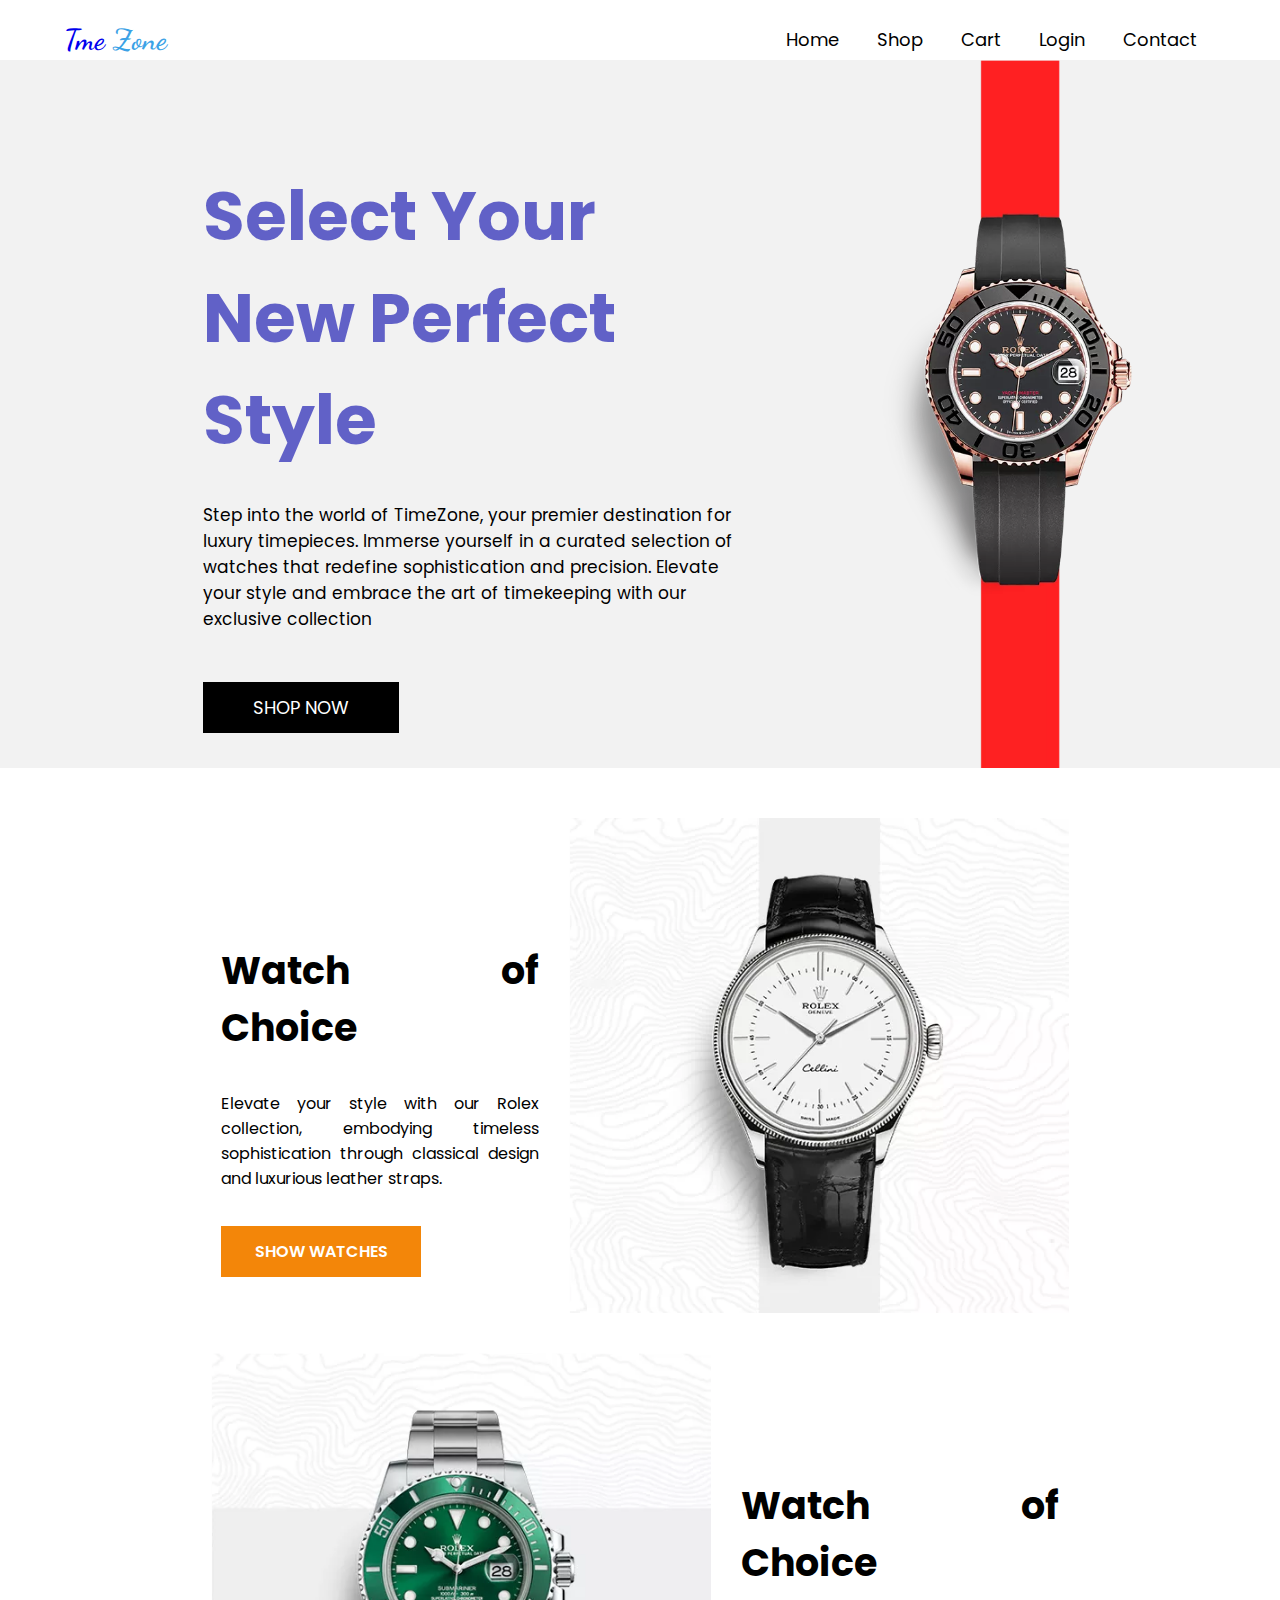
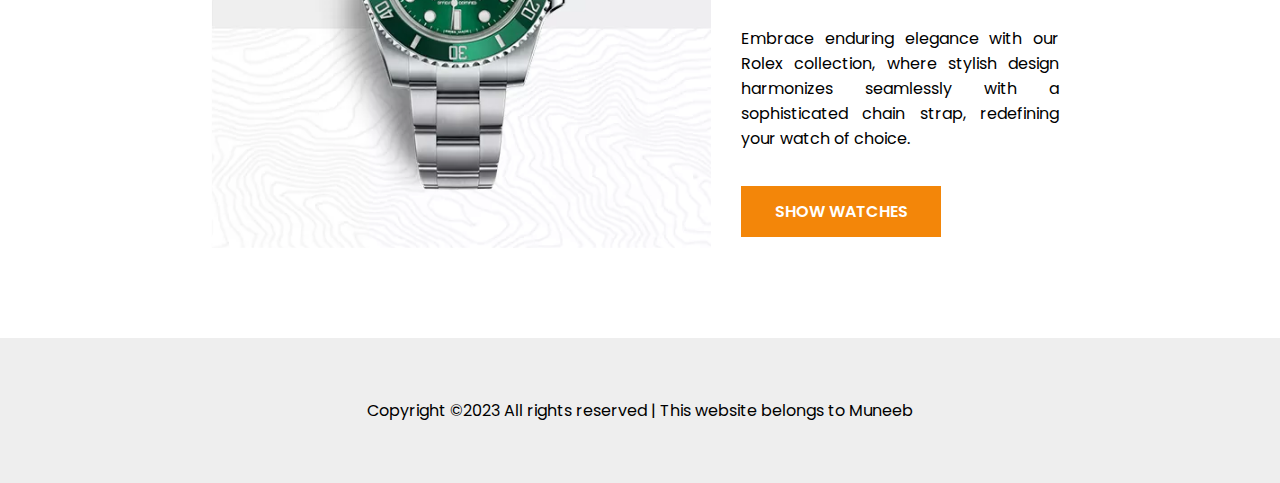
==== TimeZone (Website)/index.html @ ef696b49 "Add files via upload" ====
<!DOCTYPE html>
<html lang="en">
<head>
    <meta charset="UTF-8">
    <meta http-equiv="X-UA-Compatible" content="IE=edge">
    <meta name="viewport" content="width=device-width, initial-scale=1.0">

    <!--- title -->
    <title>Document</title>

    <!--- customer css file link -->
    <link rel="stylesheet" href="assets/css/style.css">

     <!--- font awesome cdn link -->
     <link rel="stylesheet" href="https://cdnjs.cloudflare.com/ajax/libs/font-awesome/4.7.0/css/font-awesome.min.css">

     <link rel="preconnect" href="https://fonts.googleapis.com">
    <link rel="preconnect" href="https://fonts.gstatic.com" crossorigin>
    <link href="https://fonts.googleapis.com/css2?family=Poppins:ital,wght@0,200;0,300;0,400;0,500;1,100;1,500;1,600;1,700;1,800;1,900&display=swap" rel="stylesheet">


</head>
<body>
        <div id="navbar">
            <div class="top-nav">
                <div class="top-header">
                    <a href="#">Tme <span>Zone</span></a>
                </div>
                <div class="navmenu">
                    <div class="top-navbar">
                        <ul>
                            <li><a href="index.html">Home</a></li>
                            <li><a href="shop.html">Shop</a></li>
                            <li><a href="cart.html">Cart</a></li>
                            <li><a href="login.html">Login</a></li>
                            <li><a href="contact.html">Contact</a></li>
                        </ul>
                    </div>
                </div>

                <i class="fa fa-bars" id="menuBar"></i>
            </div>
        </div>

        <div class="main-menu">
            <div class="menu-row">
                <div class="menu-col">
                    <h2>Select Your New Perfect Style</h2>
                    <p>
                        Step into the world of TimeZone, your premier destination for luxury timepieces. Immerse yourself in a curated selection of watches that redefine sophistication and precision. Elevate your style and embrace the art of timekeeping with our exclusive collection
                    </p>

                    <a href="shop.html"><button class="shop-btn">SHOP NOW</button></a>
                </div> 
                <img src="assets/image/watch.png" alt="">             
            </div>
        </div>
        

        <section class="choice">
            <div class="choice-row">
                <div class="choice-col">
                    <div class="choice-content">
                        <h1>Watch of Choice</h1>
                        <p>Elevate your style with our Rolex collection, embodying timeless sophistication through classical design and luxurious leather straps.</p>
                        <a href="shop.html"><button class="choice-btn">Show Watches</button></a>
                    </div>
                    <img src="assets/image/choce_watch1.png" alt="">
                </div>

                <div class="choice-col">
                    <img src="assets/image/choce_watch2.png" alt="">
                    <div class="choice-content">
                        <h1>Watch of Choice</h1>
                        <p>Embrace enduring elegance with our Rolex collection, where stylish design harmonizes seamlessly with a sophisticated chain strap, redefining your watch of choice.</p>
                        <a href="shop.html"><button class="choice-btn">Show Watches</button></a>
                    </div>
                </div>
            </div>
        </section>

        <section class="footer">
            <span>Copyright ©2023 All rights reserved | This website belongs to Muneeb</span>
        </section>

    
        <!---- customer js file -->
        <script src="assets/js/script.js"></script>
</body>
</html>
---- TimeZone (Website)/assets/css/style.css ----
/*--- dancing script font ---*/
@import url('https://fonts.googleapis.com/css2?family=Dancing+Script:wght@400;500;600;700&display=swap');

*{
    margin: 0;
    padding: 0;
    text-decoration: none;
    list-style: none;
    box-sizing: border-box;
    font-family: 'Poppins', sans-serif;
}

.header{
    width: 100%;
    height: 40px;
    background-color: #3ba2e6;
}

.header .contact{
    width: 90%;
    margin: 0 auto;
    padding-top: 5px;
    display: flex;
    align-items: center;
    text-align: center;
    justify-content: space-between;
}

.header .contact .normal{
    display: flex;
    align-items: center;
    text-align: justify;
}

.header .contact .normal span{
    padding-left: 12px;
    font-size: 18px;
    color: #ffffff;
}

.header .contact .normal span i{
    padding-right: 5px;
}

.header .contact .social-contact{
    display: flex;
    text-align: center;
    align-items: right;
}

.header .contact .social-contact a i{
    margin: 0 5px;
    padding: 6px 8px;
    border: 1px solid #ffffff;
    background-color: #ffffff;
    border-radius: 50px;
    color: #f38609;
    transition: .42s;
}

.header .contact .social-contact a i:hover{
    background-color: #f38609;
    color: #ffffff;
}

#navbar{
    width: 100%;
    height: 60px;
    background-color: #ffffff;
    overflow: hidden;
    z-index: 1000;
    box-shadow: 0 0 8px #ccc;
}

.top-nav{
    display: flex;
    text-align: center;
    align-items: center;
    justify-content: space-between;
    width: 90%;
    margin: 0 auto;
    padding-top: 22px;
    overflow: hidden;
    z-index: 1000;
    background-color: #ffffff;
}

.top-nav .navmenu{
    display: flex;
    align-items: center;
    text-align: center;
    justify-content: space-between;
}

.top-nav .top-navbar ul{
    display: flex;
    align-items: center;
    text-align: center;
    justify-content: space-around;
}

.top-nav .top-header a,
.top-nav .top-header a span{
    font-family: 'Dancing Script', cursive;
    font-size: 29px;
    font-weight: 600;
}

.top-nav .top-header a span{
    color: #3ba2e6;
}

.top-nav .top-navbar ul li a{
    font-size: 18px;
    color: #000;
    margin-left: 8px;
    margin-right: 8px;
    padding-right: 11px;
    padding-left: 11px;
}

.top-nav .top-navbar ul li a:hover{
    color: #3ba2e6;
}

.top-nav .top-icons{
    display: flex;
    align-items: center;
    text-align: center;
}

.top-nav .top-icons i{
    font-size: 18px;
    padding-right: 19px;
    cursor: pointer;
    transition: .42s;
}

.top-nav .top-icons i:hover{
    color: #3ba2e6;
    transform: scale(1.1);
}

.top-nav #menuBar{
    font-size: 30px;
    cursor: pointer;
    display: none;
}

/*---- main-menu---------*/
.main-menu{
    width: 100%;
    height: auto;
    background-color:#f2f2f2
}

.main-menu .menu-row{
    width: 90%;
    margin: 0 auto;
    display: grid;
    grid-template-columns: repeat(2, 1fr);
    grid-gap: 40px;
}

.main-menu .menu-row .menu-col{
    position: relative;
    top: 15%;
    left: 25%;
}

.main-menu .menu-row .menu-col h2{
    font-size: 68px;
    color: #00a9;
}

.main-menu .menu-row .menu-col p{
    font-size: 17px;
    padding: 30px 0;
}
.main-menu .menu-row .menu-col .shop-btn a{
    text-decoration: none;
    color: white;
}

.main-menu .menu-row .menu-col .shop-btn{
    margin-top: 20px;
    padding: 12px 50px;
    font-size: 18px;
    outline: none;
    background-color: #000;
    color: #ffffff;
    cursor: pointer;
    transition: .42s;
}

.main-menu .menu-row .menu-col .shop-btn:hover{
    background-color: #3ba2e6;
    border: 1px solid #3ba2e6;
}

.main-menu .menu-row img{
    position: relative;
    left: 40%;
    width: 250px;
}

section{
    width:100%;
    height: auto;
    padding: 30px 0;
    text-align: center;
}

/*----shop-----*/

#shop h2{
    font-size: 34px;
    padding-top: 40px;
    text-align: center;
}

#shop p{
    padding: 30px 440px;
    text-align: center;
}

.items-row{
    width: 67%;
    margin: 0 auto;
    display: grid;
    grid-template-columns: 1fr 1fr 1fr;
    grid-gap: 20px;
}

.items-row .items-col{
    border: 1px solid #ccc;
    box-shadow: 0 0 8px #ccc;
    width: 300px;
    transition: .42s;
}

.items-row .items-col .items-img{
    object-fit: cover;
    object-position: center;
    width: 300px;
    height: 300px;
    margin-bottom: 60px;
    
}

.items-row .items-col .items-img img{
    width: 100%;
    height: 100%;
}

.items-row .items-col .items-img .card{
    width: 100%;
    background: red;
    color: #ffffff;
    text-align: center;
    padding: 9px 0;
    font-size: 18px;
    height: 0px;
    display: none;
    cursor: pointer;
    transition: .42s; 
}

.items-row .items-col:hover .items-img .card{
   height: 50px;
   display: block;
   transition: .42s;
}

.items-row .items-col .content{
    border-top: 4px solid red;
    margin-top: -4px;
    text-align: center;
    padding: 10px 0;
}

.items-row .items-col .content h4{
    font-size:24px;
    color:#000;
}

.items-row .items-col .content span{
    color: #000;
    font-weight: 500;
    font-size: 18px;
}

.shop-btn{
    margin: 60px 0;
    padding: 9px 40px;
    font-size: 24px;
    color: #ffffff;
    font-weight: 550px;
    outline: none;
    background: red;
    border: none;
    cursor: pointer;
    transition: .42s;
}

.shop-btn:hover{
    background-color: #3ba2e6;
}

.sticky + section{
    padding-top: 60px;
}

.sticky{  
    position: fixed;
    top: 0;
    right: 0;
    width: 100%;

}

 /*---- carts list ------*/

#cart h2{
    font-size: 34px;
    padding-top: 70px;
    padding-bottom: 30px;
    margin-top: 40px;
    text-align: center;
    color: #000;
}

.cart-row{
    width: 67%;
    margin: 0 auto;
    
}

.cart-row .cart-col{
    padding-top: 30px;
    text-align: left;
}

.cart-row .cart-col table {
    border-top: none;
    border-right: none;
    border-left: none;
    width: 100%;
    height: 600px;
}

.cart-row .cart-col table tr td{
    padding: 8px 0;
    font-size: 18px;
    color: #000;
}

.cart-row .cart-col table tr td .cart-img{
    display: flex;
    align-items: center;
    text-align: middle;
}

.cart-row .cart-col table tr td .cart-img img{
   width: 180px;
  padding-right: 20px;
}

.cart-row .cart-col table tr td input{
    width: 50px;
    height: 50px;
    font-size: 20px;
    text-indent: 20px;
}

.cart-row .cart-col table tr td button{
    padding: 9px 30px;
    font-size: 18px;
    background-color: red;
    border: 1px solid red;
    color: #ffffff;
    cursor: pointer;
    transition: .42s;
}

.cart-row .cart-col table tr td button:hover{
    background-color: #3ba2e6;
    border: 1px solid #3ba2e6;
}

.login-row{
    width: 67%;
    margin: 0 auto;
    height: auto;
    display: grid;
    grid-template-columns: 1fr 1fr;
    grid-gap: 20px;
    padding: 40px 0;
}

.login-row .login-col{
    height: 80vh;
}

.login-row .login-col.login-part_one{
    background: linear-gradient(to right, rgba(0,0,0,0.5), rgba(23, 131, 220, 0.5));
}

.login-row .login-col .login-content{
    position: relative;
    top:25%;
    text-align: center;
    padding: 35px;
}

.login-row .login-col .login-content h3{
    font-size: 24px;
    color: #ffffff;
    padding-bottom: 10px;
}

.login-row .login-col .login-content p{
    color: #ffffff;
    padding-bottom: 35px;
}

.login-row .login-col .login-content .register-btn{
    padding: 12px 30px;
    font-size: 17px;
    color: #ffffff;
    border: 1px solid #ffffff;
    background: transparent;
    text-transform: uppercase;
    cursor: pointer;
    transition: .42s;
}

.login-row .login-col .login-content .register-btn:hover{
    background-color: #3ba2e6;
}

.login-row .login-col.login-part_two{
    padding: 40px 20px;
    text-align: justify;
}

.login-row .login-col.login-part_two .login-header{
    padding: 20px 0;
    font-size: 20px;
    color: #000;
}

.login-row .login-col.login-part_two .login-details input[type="text"],
.login-row .login-col.login-part_two .login-details input[type="password"],
.login-row .login-col.login-part_two .login-details button {
    width:100%;
    padding: 14px;
    font-size: 18px;
    margin-top: 20px;
    color: #000;
}

.login-row .login-col.login-part_two .login-details input{
    border: none;
    outline: none;
    border-bottom: 1px solid #000;
}

.login-row .login-col.login-part_two .login-details [type="password"]{
    margin-bottom: 16px;
}

.login-row .login-col.login-part_two .login-details button{
    border: 1px solid #3ba2e6;
    margin-bottom: 10px;
    color: #3ba2e6;
    background: transparent;
    cursor: pointer;
    transition: .42s;
}

.login-row .login-col.login-part_two .login-details button:hover{
    color: #ffffff;
    background-color: #3ba2e6;
}

/*--- choice watch---*/
#contact h1{
    text-align: center;
    font-size: 38px;
    padding-bottom: 80px;
}
.choice-row{
    width: 67%;
    margin: 0 auto;
    padding: 20px 0;
}

.choice-row .choice-col{
    display: grid;
    grid-template-columns: 1fr 1fr;
    grid-gap: 20px;
    margin-bottom: 40px;
}

.choice-row .choice-col .choice-content{
    position: relative;
    top: 25%;
    padding:0 10px;
    text-align: justify;
}

.choice-row .choice-col .choice-content h1{
    font-size: 38px;
    color: #000;
}

.choice-row .choice-col .choice-content p{
    font-size: 16px;
    padding: 35px 0;
}
.choice-row .choice-col .choice-content .choice-btn a{
    text-decoration: none;
    color: white;
}

.choice-row .choice-col .choice-content .choice-btn{
    width: 200px;
    padding: 12px;
    font-size: 16px;
    background-color: #f38609;
    border: 1px solid #f38609;
    text-transform: uppercase;
    color: #ffffff;
    font-weight: 600;
    cursor: pointer;
    transition: .42s;
}

.choice-row .choice-col .choice-content .choice-btn:hover{
    background-color: #3ba2e6;
    border: 1px solid #3ba2e6;
}

.choice-row .choice-col img{
    width: 500px;
}

/*---- contact ---*/

.contact-row{
    width: 67%;
    margin:0 auto;
    display: grid;
    grid-template-columns: 1fr 1fr;
    grid-gap: 40px;
    text-align: justify;
}

.contact-row .contact-col table{
    width:550px;
}

.contact-row .contact-col input,
.contact-row .contact-col textarea{
    width: 100%;
    padding: 9px;
    margin-bottom: 10px;
    font-size: 16px;
    outline: none;
}

.contact-row .contact-col .send-btn{
    padding: 9px 60px;
    margin-top: 30px;
    background: #f38609;
    border: 1px solid #f38609;
    color: #ffffff;
    font-size: 16px;
    cursor: pointer;
    transition: .42s;
}

.contact-row .contact-col .send-btn:hover{
    background-color: #3ba2e6;
    border: 1px solid #3ba2e6;
}

.contact-row .contact-col .contact-details{
    display: flex;
    align-items: center;
    margin-bottom: 30px;
}

.contact-row .contact-col .contact-details .fa{
    font-size: 30px;
    margin-right: 10px;
}

.contact-row .contact-col .contact-details h4{
    font-size: 18px;
    color: #000;
    line-height: 20px;
    padding-top: 15px;
}

.footer{
    width: 100%;
    text-align: center;
    font-size: 16px;
    color: #000;
    padding: 60px 0;
    background-color: #eee;
}

@media(max-width:1180px){

    /*---- popular items ------*/
    .items-row{
        width: 95%;
        grid-template-columns: 1fr 1fr 1fr;
    }

    #shop p{
        padding: 30px 240px;
    }
}

@media(max-width:990px){

    .main-menu .menu-row img{
        left: 35%;
        width: 200px;
    }

    .main-menu .menu-row .menu-col{
        top: 10%;
    }

    .main-menu .menu-row .menu-col h2{
        font-size: 52px;
    }
    
    .main-menu .menu-row .menu-col p{
        font-size: 15px;
        padding: 20px 0;
    }
    
    .main-menu .menu-row .menu-col .shop-btn{
        padding: 10px 40px;
    }

    /*---- popular items ------*/
    .items-row{
        width: 75%;
        grid-template-columns: 1fr 1fr;
    }

    .cart-row .cart-col table tr td .cart-img{
        display: block;
    }

     /*---- carts list ------*/
     .cart-row .cart-col table tr td input{
        width: 30px;
        height: 30px;
        font-size: 18px;
        text-indent: 10px;
    }

    .cart-row .cart-col table tr td .cart-img img{
        display: block;
    }

    .cart-row .cart-col table tr td button{
        padding: 6px 20px;   
    }

    /*---- login ----*/
    .login-row .login-col.login-part_two{
        padding: 10px 20px;
    }
    
    .login-row .login-col.login-part_two .login-header{
        padding: 10px 0;
        font-size: 16px;
    }

    .login-row .login-col.login-part_two .login-details input[type="text"],
    .login-row .login-col.login-part_two .login-details input[type="password"],
    .login-row .login-col.login-part_two .login-details button {
        font-size: 16px;
    }

    .login-row {
        width: 80%;
    }

    /*---- chice watch ---*/
    .choice-row .choice-col img{
        width: 350px;
        height: 600px;
        padding-top: 150px;
    }

     /*---- contact ---*/
     .contact-row .contact-col table{
        width:380px;
    }
}

@media(max-width:780px){

    .main-menu .menu-row img{
        left: 35%;
        width: 170px;
    }

    .main-menu .menu-row .menu-col h2{
        font-size: 38px;
    }
    
    .main-menu .menu-row .menu-col .shop-btn{
        padding: 10px 40px;
        font-size: 16px;
    }

    .top-nav .navmenu{
        display: block;
        position: fixed;
        right: 100%;
        top: 16.5%;
        width: 240px;
        height: 100vh;
        border: 1px solid #ffffff;
        background-color: #ffffff;
        overflow: hidden;
        z-index: 1000; 
    }

    .top-nav .navmenu.open{
        right: 0;
    }
    
    .top-nav .top-navbar ul{
        display: block;
        margin: 30px 0;
    }

    .top-nav .top-navbar ul li{
        margin-top: 30px;
    }
    
    .top-nav .top-icons i{
        position: relative;
        left: 32%;
    }

    .top-nav #menuBar{
        display: block;
    }
    
    .header .contact .normal{
        display: none;
    }

    #navbar{
        height: 100px;
        background-color: #ffffff;
    }

    /*---- popular items ------*/
    .items-row{
        width: 65%;
        grid-template-columns: 1fr;
    }
   
    #shop p{
        padding: 30px 50px;
    }

    /*---- carts list ------*/
    .cart-row .cart-col table tr td{
        font-size: 14px;
    }

    .cart-row .cart-col table tr td .cart-img img{
        width: 100px;
     }

     .cart-row .cart-col table tr td button{
        padding: 6px 20px;   
        font-size: 14px;
    }
     
    .cart-row{
        width: 80%;
        margin: 0 auto;       
    }

    .shop-btn{
        position: absolute;
        left: 18%;
    }

    /*---login---*/
    .login-row {
        width: 80%;
        display: grid;
        grid-template-columns: 1fr;
    }

      /*---- chice watch ---*/
    .choice-row .choice-col{
        grid-template-columns: 1fr;
    }

    .choice-row .choice-col img{
        width:100%;
    }

      /*---- contact ---*/
    .contact-row{
        grid-template-columns: 1fr;
    }

    .contact-row .contact-col table{
        width:100%;
    }
}

@media(max-width:540px){

    .main-menu .menu-row img{
        display: none;
    }

    .main-menu .menu-row .menu-col h2{
        font-size: 29px;
        width: 250px;
    }

    .main-menu .menu-row .menu-col p{
        width: 250px;
        text-align: justify;
    }
    
    .main-menu .menu-row .menu-col .shop-btn{
        padding: 8px 30px;
        font-size: 14px;
        width: 200px;
        position: relative;
        left: 0;
    }

    .main-menu{
        width: 100%;
        height: 60vh;
        background-color:#f2f2f2;
    }
    
    .main-menu .menu-row{
        width: 95%;
        margin: 0 auto;
    }
       /*---- popular items ------*/
    .items-row{
        width: 75%;
        grid-template-columns: 1fr;
    }

    #shop p{
        padding: 30px 50px;
    }

    .items-row .items-col{
        width: 220px;
    }
    
    .items-row .items-col .items-img{
        width: 220px;
        height: 200px;     
    }

    .items-row .items-col .content h4{
        font-size:20px;
    }

    /*----login----*/
    .login-row .login-col .login-content{
        top:20%;
        padding: 25px;
    }
    
    .login-row .login-col .login-content h3{
        font-size: 18px;
    }
    
    .login-row .login-col .login-content .register-btn{
        padding: 12px 30px;
        font-size: 14px;
    }

    .login-row .login-col{
        height: 40vh;
    }

    .choice-row .choice-col .choice-content h1{
        font-size: 28px;
        color: #000;
    }

    #contact h1{
        font-size: 28px;
        padding-bottom: 20px;
    }

    .footer{
        font-size: 14px;
    }

}
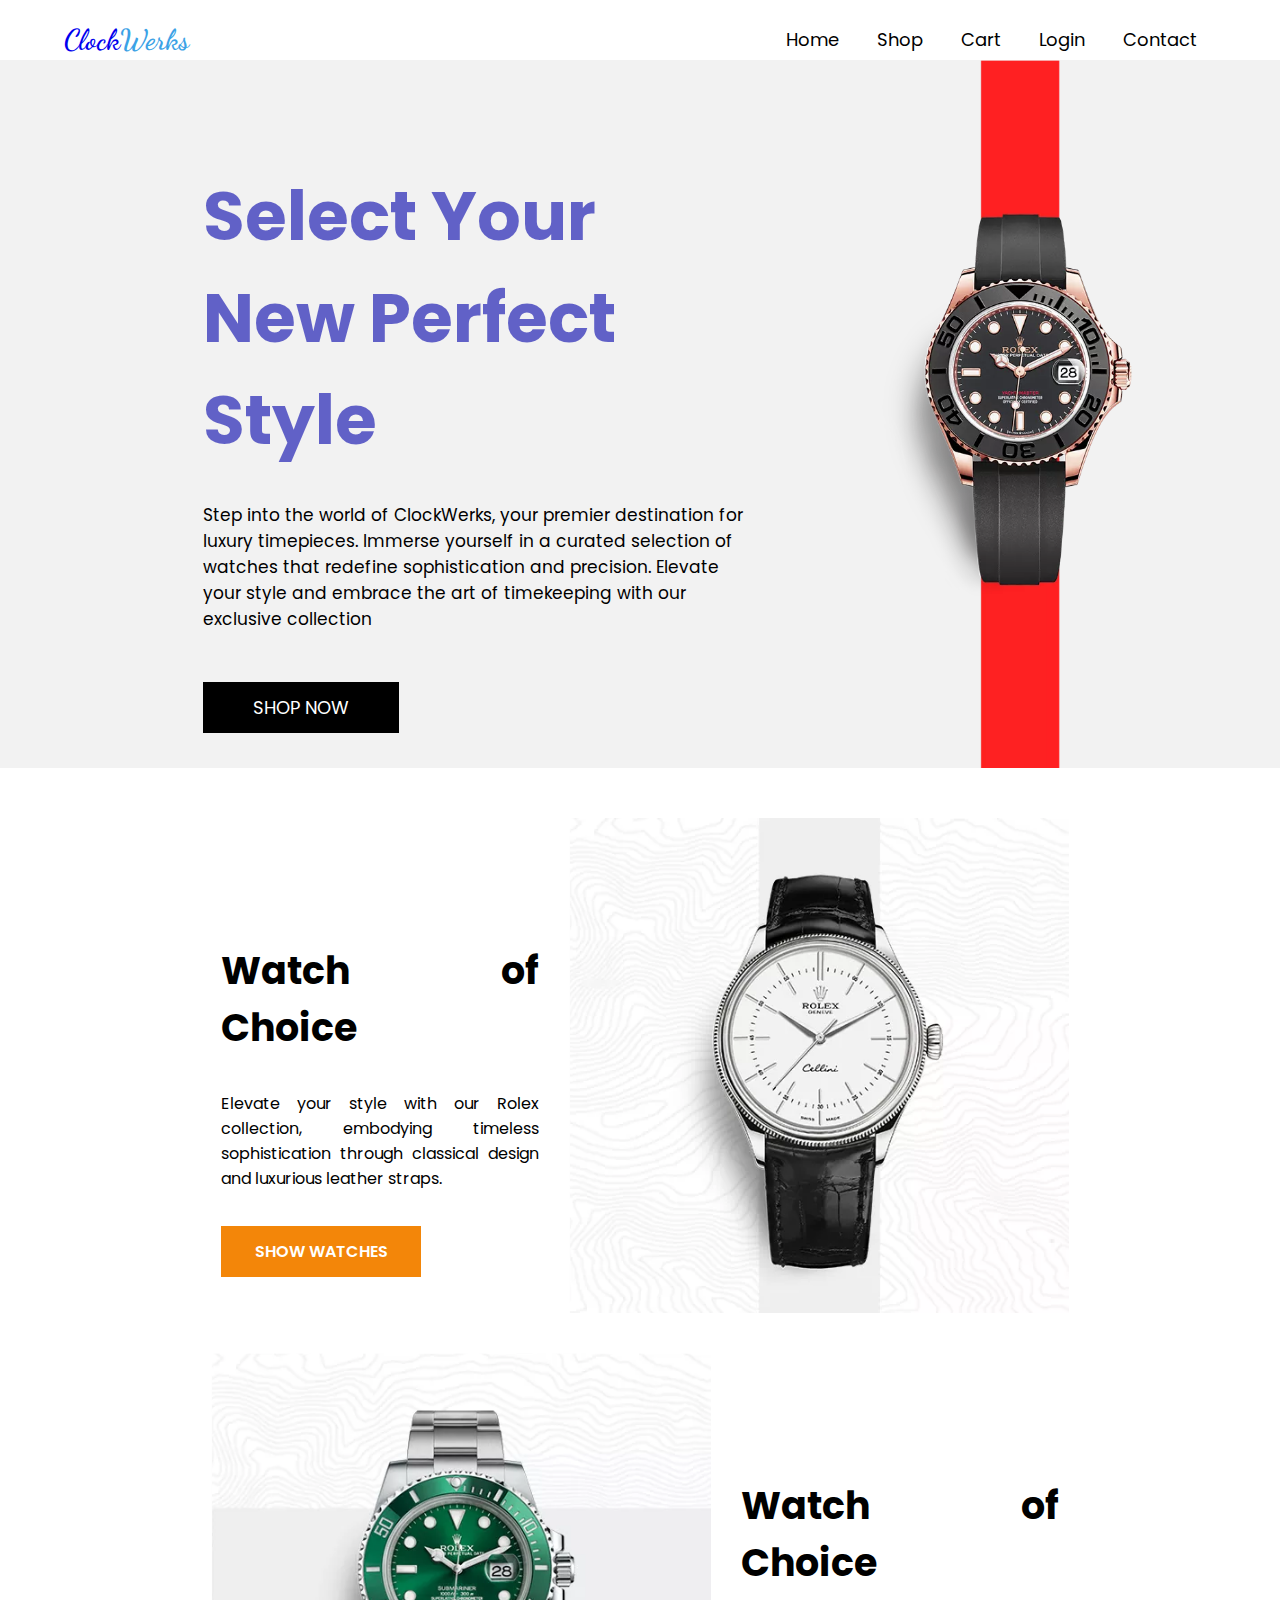
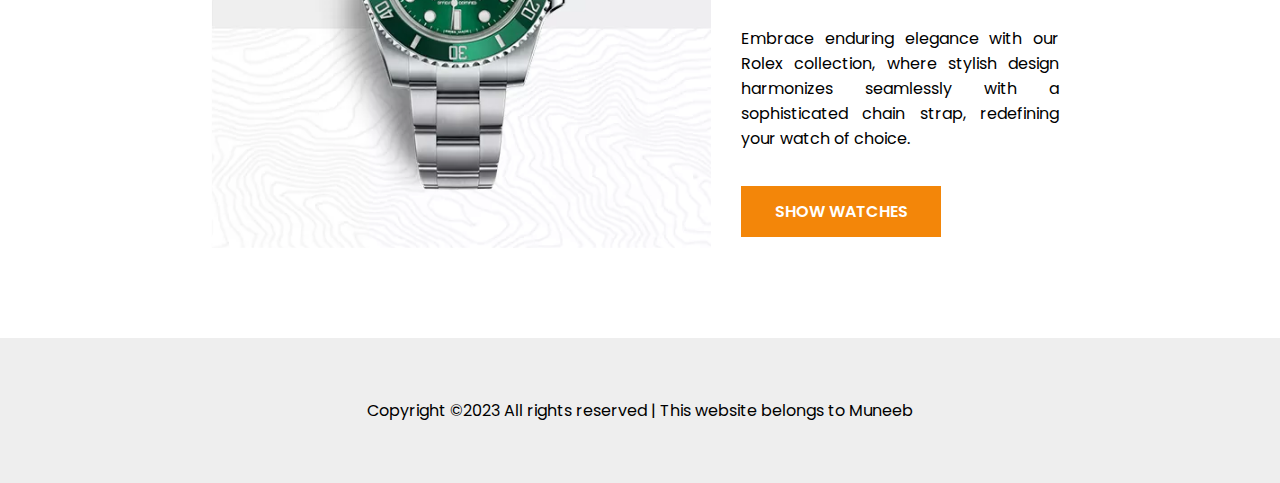
==== commit 15e7b711: "name" ====
--- a/TimeZone (Website)/index.html
+++ b/TimeZone (Website)/index.html
@@ -6,7 +6,7 @@
     <meta name="viewport" content="width=device-width, initial-scale=1.0">
 
     <!--- title -->
-    <title>Document</title>
+    <title>Clockwerks - Home</title>
 
     <!--- customer css file link -->
     <link rel="stylesheet" href="assets/css/style.css">
@@ -24,7 +24,7 @@
         <div id="navbar">
             <div class="top-nav">
                 <div class="top-header">
-                    <a href="#">Tme <span>Zone</span></a>
+                    <a href="#">Clock<span>Werks</span></a>
                 </div>
                 <div class="navmenu">
                     <div class="top-navbar">
@@ -47,7 +47,7 @@
                 <div class="menu-col">
                     <h2>Select Your New Perfect Style</h2>
                     <p>
-                        Step into the world of TimeZone, your premier destination for luxury timepieces. Immerse yourself in a curated selection of watches that redefine sophistication and precision. Elevate your style and embrace the art of timekeeping with our exclusive collection
+                        Step into the world of ClockWerks, your premier destination for luxury timepieces. Immerse yourself in a curated selection of watches that redefine sophistication and precision. Elevate your style and embrace the art of timekeeping with our exclusive collection
                     </p>
 
                     <a href="shop.html"><button class="shop-btn">SHOP NOW</button></a>
